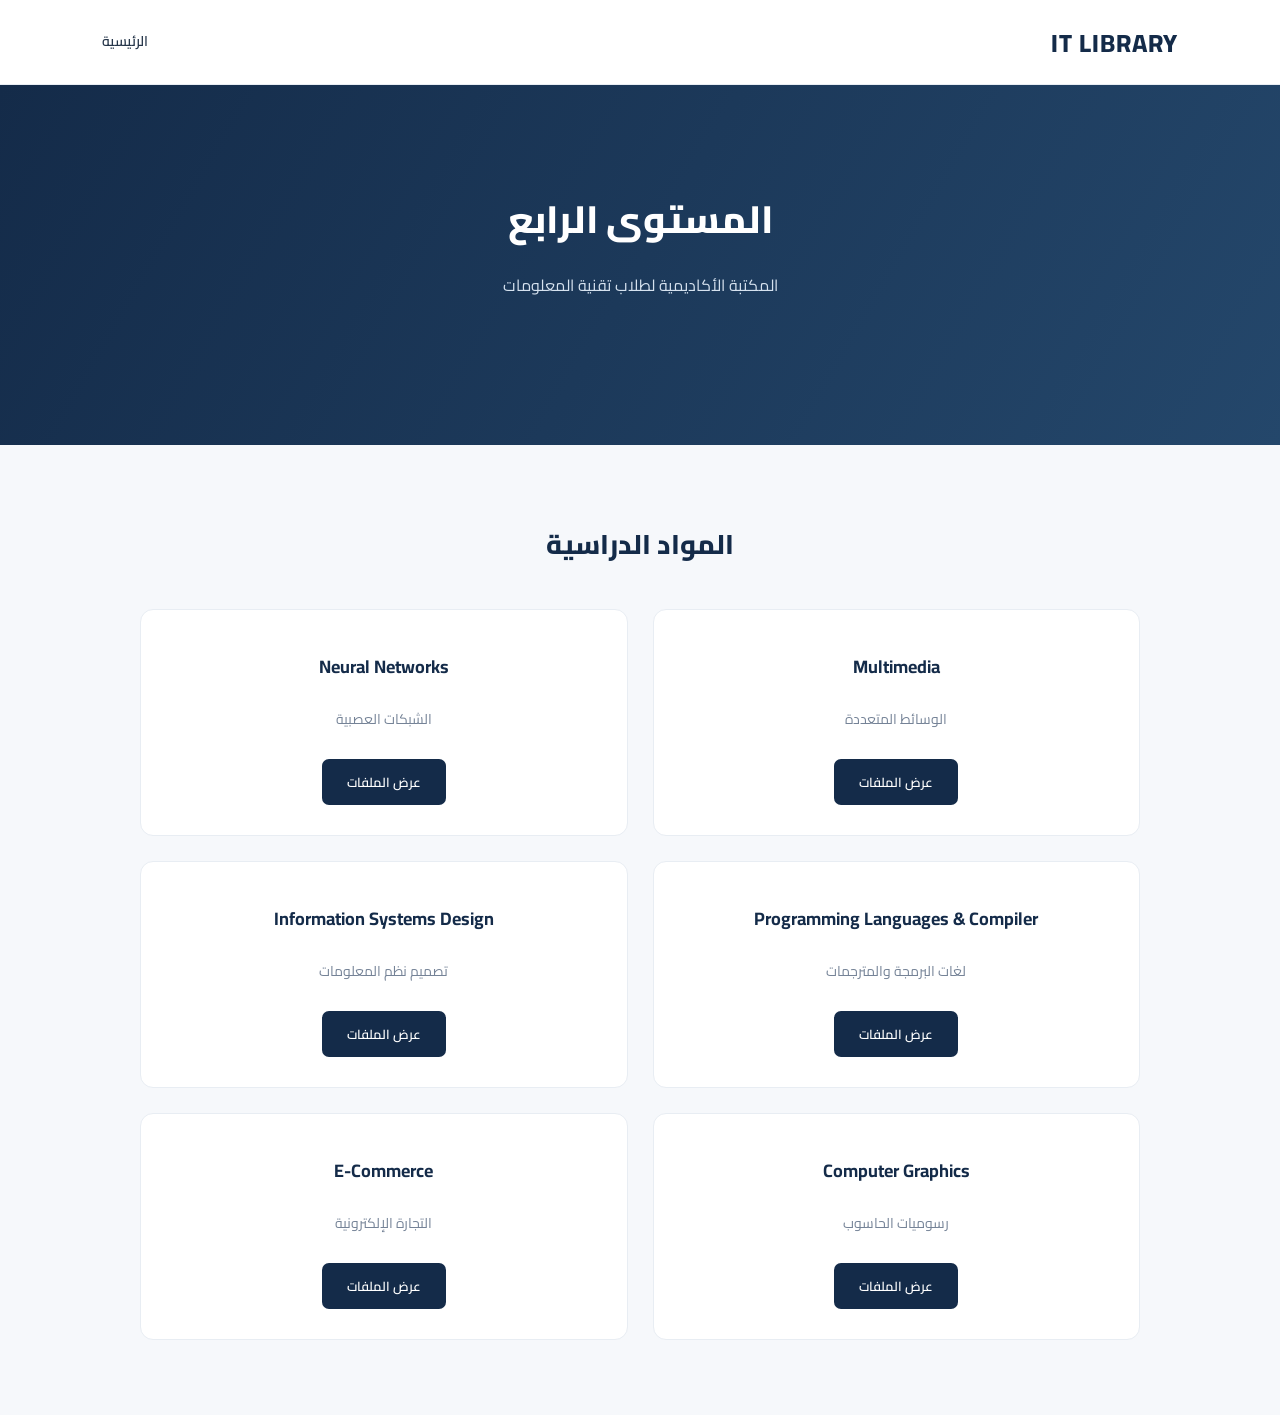
==== level4.html @ b72b2357 "Add files via upload" ====
<!DOCTYPE html>
<html lang="ar" dir="rtl">
<head>
    <meta charset="UTF-8">
    <meta name="viewport" content="width=device-width, initial-scale=1.0">
    <title>المستوى الرابع | IT LIBRARY</title>
    <link rel="stylesheet" href="style.css">

    <style>
        .subject-grid {
            display: grid;
            grid-template-columns: repeat(2, minmax(0, 1fr));
            gap: 25px;
            max-width: 1000px;
            margin: auto;
        }

        .subject-card {
            min-height: 210px;
            display: flex;
            flex-direction: column;
            align-items: center;
            justify-content: center;
            padding: 30px 20px;
        }

        .subject-card h3 {
            min-height: 55px;
            display: flex;
            align-items: center;
            justify-content: center;
            direction: ltr;
            font-size: 18px;
        }

        .subject-card p {
            min-height: 30px;
        }

        @media (max-width: 600px) {
            .subject-grid {
                grid-template-columns: 1fr;
            }
        }
    </style>
</head>

<body>

<header>
    <div class="logo">IT LIBRARY</div>
    <nav>
        <a href="index.html">الرئيسية</a>
    </nav>
</header>

<section class="hero">
    <h1>المستوى الرابع</h1>
    <p>المكتبة الأكاديمية لطلاب تقنية المعلومات</p>
</section>

<section class="levels">
    <h2>المواد الدراسية</h2>

    <div class="subject-grid">

        <div class="card subject-card">
            <h3>Multimedia</h3>
            <p>الوسائط المتعددة</p>
            <a href="https://drive.google.com/drive/folders/1cuY5hKJcK_T037aHAWMJF0BPvEIMBi5Z?usp=drive_link" target="_blank"><button>عرض الملفات</button></a>
        </div>

        <div class="card subject-card">
            <h3>Neural Networks</h3>
            <p>الشبكات العصبية</p>
            <a href="https://drive.google.com/drive/folders/1ikJ-Eg-L2isHrjF2HC_GkUx08RlZoD31?usp=drive_link" target="_blank"><button>عرض الملفات</button></a>
        </div>

        <div class="card subject-card">
            <h3>Programming Languages & Compiler</h3>
            <p>لغات البرمجة والمترجمات</p>
            <a href="https://drive.google.com/drive/folders/18VJsMvSvzSrqheIZzn6cmGQzCOjeSsBG?usp=drive_link" target="_blank"><button>عرض الملفات</button></a>
        </div>

        <div class="card subject-card">
            <h3>Information Systems Design</h3>
            <p>تصميم نظم المعلومات</p>
            <a href="https://drive.google.com/drive/folders/1MtzXI4cC4NuS7VaOWT0GnxqaKFnsNPx0?usp=drive_link" target="_blank"><button>عرض الملفات</button></a>
        </div>

        <div class="card subject-card">
            <h3>Computer Graphics</h3>
            <p>رسوميات الحاسوب</p>
            <a href="https://drive.google.com/drive/folders/1UvtxAuNKhhuckV-buf2ymCjcdCbiuecC?usp=drive_link" target="_blank"><button>عرض الملفات</button></a>
        </div>

        <div class="card subject-card">
            <h3>E-Commerce</h3>
            <p>التجارة الإلكترونية</p>
            <a href="https://drive.google.com/drive/folders/1DOyiCYefL3yMx38T3W4D7jNW3bG39vJn?usp=drive_link" target="_blank"><button>عرض الملفات</button></a>
        </div>

    </div>
</section>

</body>
</html>
---- style.css ----
/* =========================
   IT LIBRARY - PROFESSIONAL
========================= */

@import url('https://fonts.googleapis.com/css2?family=Cairo:wght@400;500;600;700;800&display=swap');

:root {
    --primary: #142b49;
    --secondary: #24476b;
    --accent: #3978b9;
    --background: #f6f8fb;
    --white: #ffffff;
    --text: #26364a;
    --muted: #758397;
    --border: #e8edf3;
}

* {
    margin: 0;
    padding: 0;
    box-sizing: border-box;
}

html {
    scroll-behavior: smooth;
}

body {
    font-family: 'Cairo', sans-serif;
    background: var(--background);
    color: var(--text);
    line-height: 1.8;
}

/* HEADER */

header {
    background: var(--white);
    min-height: 85px;
    padding: 15px 8%;
    display: flex;
    align-items: center;
    justify-content: space-between;
    gap: 25px;
    border-bottom: 1px solid var(--border);
}

.logo {
    font-size: 25px;
    font-weight: 800;
    color: var(--primary);
    letter-spacing: 1px;
}

nav {
    display: flex;
    align-items: center;
    gap: 30px;
    flex-wrap: wrap;
}

nav a {
    text-decoration: none;
    color: var(--text);
    font-size: 14px;
    font-weight: 600;
    transition: 0.25s;
}

nav a:hover {
    color: var(--accent);
}

/* HERO */

.hero {
    background: linear-gradient(
        120deg,
        #142b49,
        #24476b
    );

    color: white;
    text-align: center;
    padding: 100px 20px 110px;
}

.hero h1 {
    font-size: 38px;
    font-weight: 800;
    margin-bottom: 18px;
}

.hero p {
    color: #d6e2ef;
    font-size: 16px;
    max-width: 650px;
    margin: 0 auto 35px;
}

.hero input {
    width: 90%;
    max-width: 570px;
    padding: 17px 22px;
    border: 1px solid transparent;
    border-radius: 10px;
    background: white;
    font-family: inherit;
    font-size: 14px;
    outline: none;
    transition: 0.3s;
}

.hero input:focus {
    border-color: #8ab8e6;
    box-shadow: 0 0 0 4px rgba(138,184,230,0.2);
}

/* SECTIONS */

.levels {
    padding: 75px 8%;
}

.levels h2,
.about h2 {
    color: var(--primary);
    text-align: center;
    font-size: 27px;
    font-weight: 800;
    margin-bottom: 40px;
}

/* CARDS */

.cards {
    display: grid;
    grid-template-columns: repeat(
        auto-fit,
        minmax(230px, 1fr)
    );
    gap: 24px;
}

.card {
    background: var(--white);
    padding: 32px 24px;
    border: 1px solid var(--border);
    border-radius: 13px;
    text-align: center;
    transition: transform 0.25s, box-shadow 0.25s;
}

.card:hover {
    transform: translateY(-5px);
    box-shadow: 0 12px 30px rgba(20,43,73,0.08);
    border-color: #d3e2f1;
}

.card h3 {
    color: var(--primary);
    font-size: 19px;
    font-weight: 700;
    margin-bottom: 12px;
}

.card p {
    color: var(--muted);
    font-size: 14px;
    margin-bottom: 22px;
}

.card a {
    text-decoration: none;
}

.card button {
    background: var(--primary);
    color: white;
    border: none;
    padding: 11px 25px;
    border-radius: 7px;
    font-family: inherit;
    font-size: 13px;
    font-weight: 600;
    cursor: pointer;
    transition: 0.25s;
}

.card button:hover {
    background: var(--accent);
}

/* ABOUT */

.about {
    background: #edf2f8;
    padding: 75px 20px;
    text-align: center;
}

.profile {
    background: white;
    max-width: 460px;
    margin: auto;
    padding: 40px 30px;
    border-radius: 14px;
    border: 1px solid var(--border);
    box-shadow: 0 8px 25px rgba(20,43,73,0.04);
}

.avatar {
    width: 85px;
    height: 85px;
    background: var(--primary);
    color: white;
    border-radius: 50%;
    display: flex;
    align-items: center;
    justify-content: center;
    margin: 0 auto 20px;
    font-size: 25px;
    font-weight: 800;
}

.profile h3 {
    color: var(--primary);
    margin-bottom: 15px;
}

.profile p {
    color: var(--muted);
    font-size: 14px;
    margin: 8px 0;
}

/* FOOTER */

footer {
    background: #10233d;
    color: #c5d2e1;
    text-align: center;
    padding: 30px 15px;
    font-size: 13px;
}

footer p {
    margin: 5px 0;
}

/* RESPONSIVE */

@media (max-width: 768px) {

    header {
        flex-direction: column;
        padding: 20px;
    }

    nav {
        justify-content: center;
        gap: 15px;
    }

    .hero {
        padding: 70px 18px;
    }

    .hero h1 {
        font-size: 27px;
    }

    .levels {
        padding: 50px 6%;
    }

    .levels h2,
    .about h2 {
        font-size: 23px;
    }

}
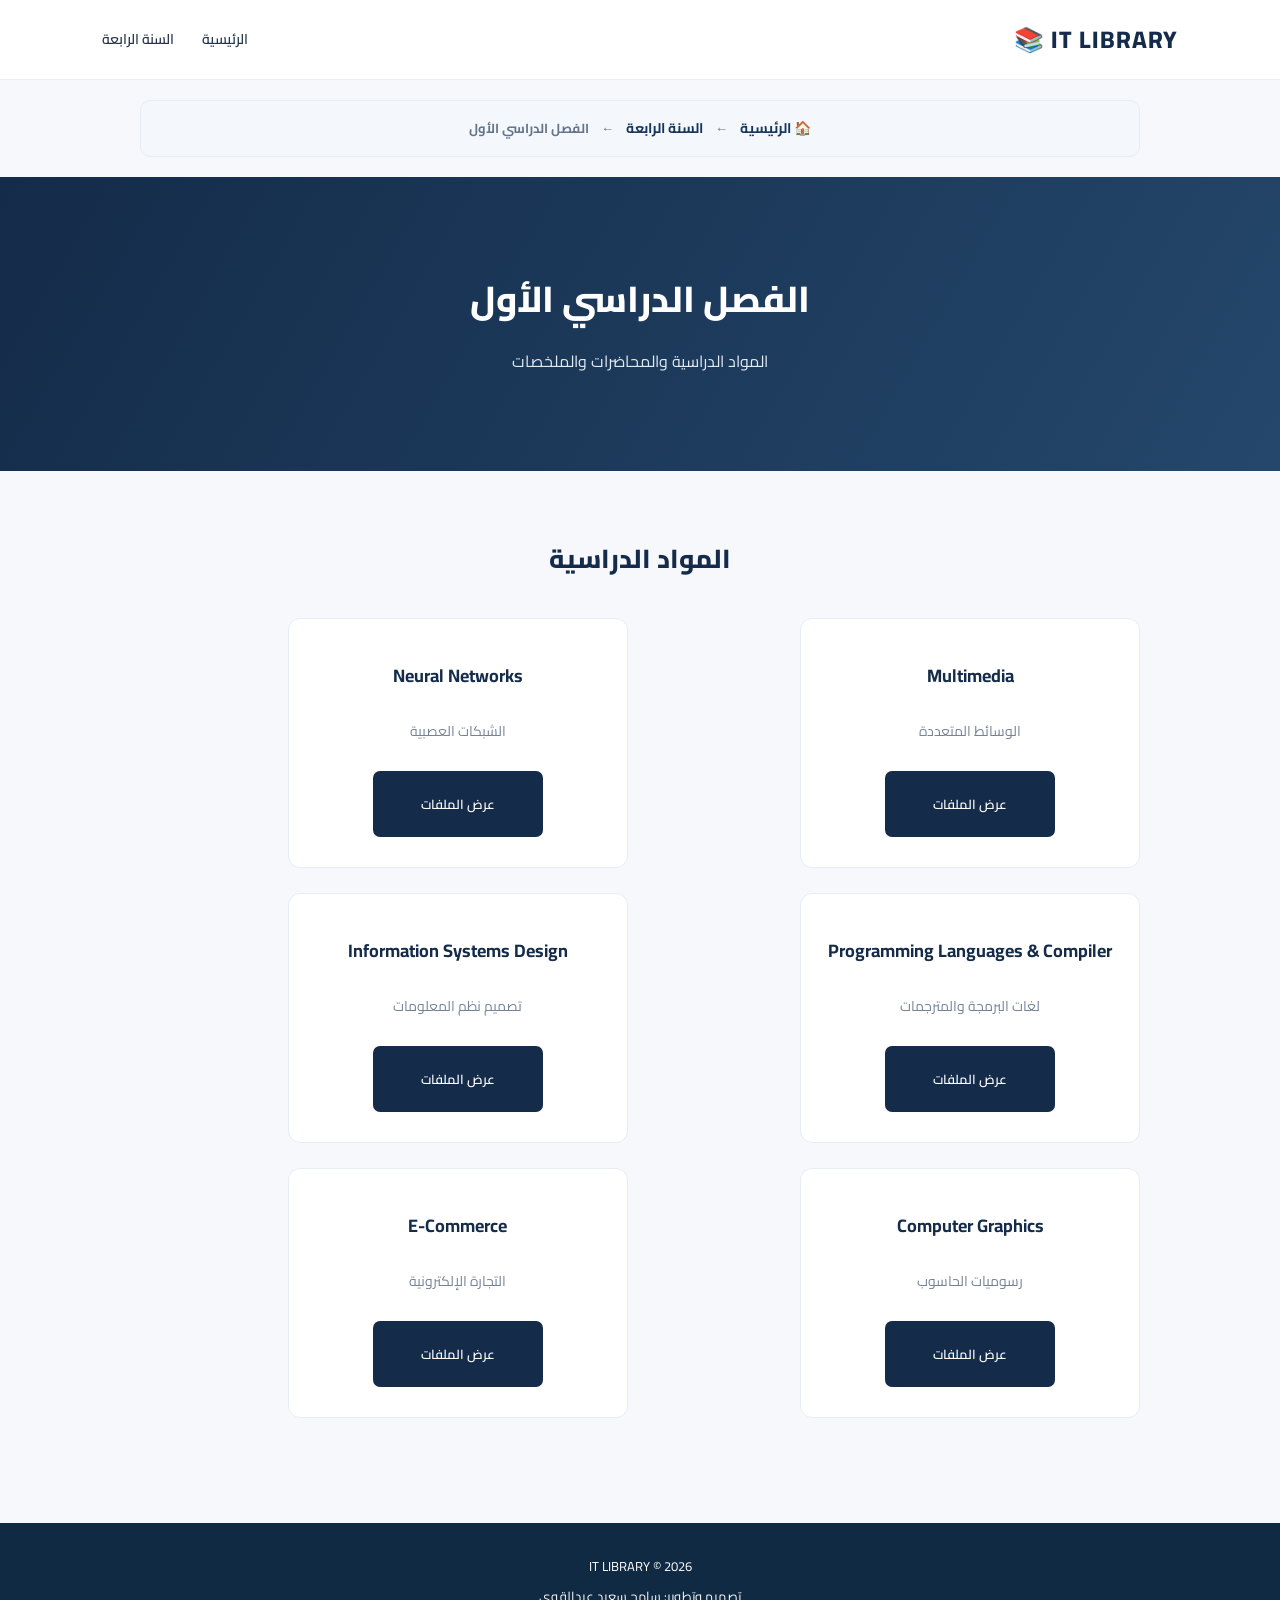
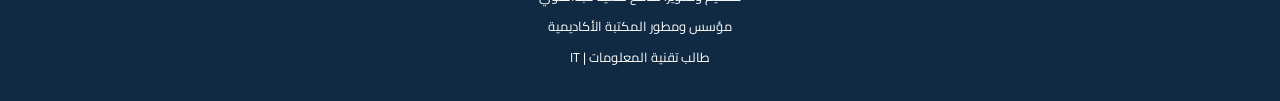
==== commit 124713c0: "Update IT Library design" ====
--- a/level4.html
+++ b/level4.html
@@ -1,12 +1,43 @@
 <!DOCTYPE html>
 <html lang="ar" dir="rtl">
+
 <head>
     <meta charset="UTF-8">
     <meta name="viewport" content="width=device-width, initial-scale=1.0">
-    <title>المستوى الرابع | IT LIBRARY</title>
+
+    <title>الفصل الدراسي الأول | IT LIBRARY</title>
+
     <link rel="stylesheet" href="style.css">
 
     <style>
+        .breadcrumb {
+            max-width: 1000px;
+            margin: 20px auto;
+            padding: 15px 20px;
+            background: #f4f7fb;
+            border-radius: 10px;
+            display: flex;
+            align-items: center;
+            gap: 12px;
+            flex-wrap: wrap;
+            color: #64748b;
+        }
+
+        .breadcrumb a {
+            text-decoration: none;
+            color: #17365d;
+            font-weight: bold;
+        }
+
+        .breadcrumb a:hover {
+            color: #2563eb;
+        }
+
+        .breadcrumb .current {
+            color: #64748b;
+            font-weight: bold;
+        }
+
         .subject-grid {
             display: grid;
             grid-template-columns: repeat(2, minmax(0, 1fr));
@@ -31,10 +62,23 @@
             justify-content: center;
             direction: ltr;
             font-size: 18px;
+            text-align: center;
         }
 
         .subject-card p {
             min-height: 30px;
+        }
+
+        .site-footer {
+            text-align: center;
+            padding: 25px 15px;
+            margin-top: 40px;
+            background: #102a43;
+            color: white;
+        }
+
+        .site-footer p {
+            margin: 7px 0;
         }
 
         @media (max-width: 600px) {
@@ -47,61 +91,92 @@
 
 <body>
 
-<header>
-    <div class="logo">IT LIBRARY</div>
-    <nav>
-        <a href="index.html">الرئيسية</a>
+    <header>
+        <div class="logo">IT LIBRARY 📚</div>
+
+        <nav>
+            <a href="index.html">الرئيسية</a>
+            <a href="year4.html">السنة الرابعة</a>
+        </nav>
+    </header>
+
+    <nav class="breadcrumb">
+        <a href="index.html">🏠 الرئيسية</a>
+        <span>←</span>
+        <a href="year4.html">السنة الرابعة</a>
+        <span>←</span>
+        <span class="current">الفصل الدراسي الأول</span>
     </nav>
-</header>
 
-<section class="hero">
-    <h1>المستوى الرابع</h1>
-    <p>المكتبة الأكاديمية لطلاب تقنية المعلومات</p>
-</section>
+    <section class="hero">
+        <h1>الفصل الدراسي الأول</h1>
+        <p>المواد الدراسية والمحاضرات والملخصات</p>
+    </section>
 
-<section class="levels">
-    <h2>المواد الدراسية</h2>
+    <section class="levels">
 
-    <div class="subject-grid">
+        <h2>المواد الدراسية</h2>
 
-        <div class="card subject-card">
-            <h3>Multimedia</h3>
-            <p>الوسائط المتعددة</p>
-            <a href="https://drive.google.com/drive/folders/1cuY5hKJcK_T037aHAWMJF0BPvEIMBi5Z?usp=drive_link" target="_blank"><button>عرض الملفات</button></a>
+        <div class="subject-grid">
+
+            <div class="card subject-card">
+                <h3>Multimedia</h3>
+                <p>الوسائط المتعددة</p>
+                <a href="https://drive.google.com/drive/folders/1cuY5hKJcK_T037aHAWMJF0BPvEIMBi5Z?usp=drive_link" target="_blank">
+                    <button>عرض الملفات</button>
+                </a>
+            </div>
+
+            <div class="card subject-card">
+                <h3>Neural Networks</h3>
+                <p>الشبكات العصبية</p>
+                <a href="https://drive.google.com/drive/folders/1ikJ-Eg-L2isHrjF2HC_GkUx08RlZoD31?usp=drive_link" target="_blank">
+                    <button>عرض الملفات</button>
+                </a>
+            </div>
+
+            <div class="card subject-card">
+                <h3>Programming Languages & Compiler</h3>
+                <p>لغات البرمجة والمترجمات</p>
+                <a href="https://drive.google.com/drive/folders/18VJsMvSvzSrqheIZzn6cmGQzCOjeSsBG?usp=drive_link" target="_blank">
+                    <button>عرض الملفات</button>
+                </a>
+            </div>
+
+            <div class="card subject-card">
+                <h3>Information Systems Design</h3>
+                <p>تصميم نظم المعلومات</p>
+                <a href="https://drive.google.com/drive/folders/1MtzXI4cC4NuS7VaOWT0GnxqaKFnsNPx0?usp=drive_link" target="_blank">
+                    <button>عرض الملفات</button>
+                </a>
+            </div>
+
+            <div class="card subject-card">
+                <h3>Computer Graphics</h3>
+                <p>رسوميات الحاسوب</p>
+                <a href="https://drive.google.com/drive/folders/1UvtxAuNKhhuckV-buf2ymCjcdCbiuecC?usp=drive_link" target="_blank">
+                    <button>عرض الملفات</button>
+                </a>
+            </div>
+
+            <div class="card subject-card">
+                <h3>E-Commerce</h3>
+                <p>التجارة الإلكترونية</p>
+                <a href="https://drive.google.com/drive/folders/1DOyiCYefL3yMx38T3W4D7jNW3bG39vJn?usp=drive_link" target="_blank">
+                    <button>عرض الملفات</button>
+                </a>
+            </div>
+
         </div>
 
-        <div class="card subject-card">
-            <h3>Neural Networks</h3>
-            <p>الشبكات العصبية</p>
-            <a href="https://drive.google.com/drive/folders/1ikJ-Eg-L2isHrjF2HC_GkUx08RlZoD31?usp=drive_link" target="_blank"><button>عرض الملفات</button></a>
-        </div>
+    </section>
 
-        <div class="card subject-card">
-            <h3>Programming Languages & Compiler</h3>
-            <p>لغات البرمجة والمترجمات</p>
-            <a href="https://drive.google.com/drive/folders/18VJsMvSvzSrqheIZzn6cmGQzCOjeSsBG?usp=drive_link" target="_blank"><button>عرض الملفات</button></a>
-        </div>
-
-        <div class="card subject-card">
-            <h3>Information Systems Design</h3>
-            <p>تصميم نظم المعلومات</p>
-            <a href="https://drive.google.com/drive/folders/1MtzXI4cC4NuS7VaOWT0GnxqaKFnsNPx0?usp=drive_link" target="_blank"><button>عرض الملفات</button></a>
-        </div>
-
-        <div class="card subject-card">
-            <h3>Computer Graphics</h3>
-            <p>رسوميات الحاسوب</p>
-            <a href="https://drive.google.com/drive/folders/1UvtxAuNKhhuckV-buf2ymCjcdCbiuecC?usp=drive_link" target="_blank"><button>عرض الملفات</button></a>
-        </div>
-
-        <div class="card subject-card">
-            <h3>E-Commerce</h3>
-            <p>التجارة الإلكترونية</p>
-            <a href="https://drive.google.com/drive/folders/1DOyiCYefL3yMx38T3W4D7jNW3bG39vJn?usp=drive_link" target="_blank"><button>عرض الملفات</button></a>
-        </div>
-
-    </div>
-</section>
+    <footer class="site-footer">
+        <p>IT LIBRARY © 2026</p>
+        <p>تصميم وتطوير: سامح سعيد عبدالقوي</p>
+        <p>مؤسس ومطور المكتبة الأكاديمية</p>
+        <p>طالب تقنية المعلومات | IT</p>
+    </footer>
 
 </body>
 </html>
--- a/style.css
+++ b/style.css
@@ -1,7 +1,3 @@
-/* =========================
-   IT LIBRARY - PROFESSIONAL
-========================= */
-
 @import url('https://fonts.googleapis.com/css2?family=Cairo:wght@400;500;600;700;800&display=swap');
 
 :root {
@@ -36,7 +32,7 @@
 
 header {
     background: var(--white);
-    min-height: 85px;
+    min-height: 80px;
     padding: 15px 8%;
     display: flex;
     align-items: center;
@@ -46,7 +42,7 @@
 }
 
 .logo {
-    font-size: 25px;
+    font-size: 24px;
     font-weight: 800;
     color: var(--primary);
     letter-spacing: 1px;
@@ -55,7 +51,8 @@
 nav {
     display: flex;
     align-items: center;
-    gap: 30px;
+    justify-content: center;
+    gap: 28px;
     flex-wrap: wrap;
 }
 
@@ -64,7 +61,7 @@
     color: var(--text);
     font-size: 14px;
     font-weight: 600;
-    transition: 0.25s;
+    transition: 0.2s;
 }
 
 nav a:hover {
@@ -74,87 +71,94 @@
 /* HERO */
 
 .hero {
-    background: linear-gradient(
-        120deg,
-        #142b49,
-        #24476b
-    );
-
+    background: linear-gradient(120deg, #142b49, #24476b);
     color: white;
     text-align: center;
-    padding: 100px 20px 110px;
+    padding: 90px 20px 95px;
 }
 
 .hero h1 {
-    font-size: 38px;
+    font-size: 36px;
     font-weight: 800;
-    margin-bottom: 18px;
+    margin-bottom: 15px;
 }
 
 .hero p {
-    color: #d6e2ef;
+    color: #e1eaf5;
     font-size: 16px;
     max-width: 650px;
-    margin: 0 auto 35px;
+    margin: auto;
 }
 
 .hero input {
     width: 90%;
-    max-width: 570px;
-    padding: 17px 22px;
+    max-width: 550px;
+    padding: 15px 20px;
+    margin-top: 28px;
     border: 1px solid transparent;
-    border-radius: 10px;
+    border-radius: 8px;
     background: white;
     font-family: inherit;
     font-size: 14px;
     outline: none;
-    transition: 0.3s;
 }
 
 .hero input:focus {
-    border-color: #8ab8e6;
-    box-shadow: 0 0 0 4px rgba(138,184,230,0.2);
+    border-color: #8bb8e7;
+    box-shadow: 0 0 0 3px rgba(139,184,231,0.2);
 }
 
 /* SECTIONS */
 
 .levels {
-    padding: 75px 8%;
+    padding: 65px 8%;
+    text-align: center;
 }
 
 .levels h2,
 .about h2 {
     color: var(--primary);
     text-align: center;
-    font-size: 27px;
+    font-size: 26px;
     font-weight: 800;
-    margin-bottom: 40px;
+    margin-bottom: 35px;
+}
+
+/* ABOUT / YEAR */
+
+.about {
+    background: var(--background);
+    padding: 65px 20px 85px;
+    text-align: center;
 }
 
 /* CARDS */
 
 .cards {
-    display: grid;
-    grid-template-columns: repeat(
-        auto-fit,
-        minmax(230px, 1fr)
-    );
+    display: flex;
+    justify-content: center;
+    align-items: stretch;
+    flex-wrap: wrap;
     gap: 24px;
+    max-width: 1100px;
+    margin: auto;
 }
 
 .card {
+    width: 340px;
+    max-width: 100%;
     background: var(--white);
-    padding: 32px 24px;
+    padding: 32px 25px;
     border: 1px solid var(--border);
-    border-radius: 13px;
-    text-align: center;
-    transition: transform 0.25s, box-shadow 0.25s;
+    border-radius: 12px;
+    text-align: center;
+    transition: transform 0.25s, box-shadow 0.25s, border-color 0.25s;
 }
 
 .card:hover {
     transform: translateY(-5px);
-    box-shadow: 0 12px 30px rgba(20,43,73,0.08);
-    border-color: #d3e2f1;
+    box-shadow: 0 12px 28px rgba(20,43,73,0.08);
+    border-color: #cbd9e8;
 }
 
 .card h3 {
@@ -177,7 +181,7 @@
 .card button {
     background: var(--primary);
     color: white;
-    border: none;
+    border: 1px solid var(--primary);
     padding: 11px 25px;
     border-radius: 7px;
     font-family: inherit;
@@ -189,29 +193,78 @@
 
 .card button:hover {
     background: var(--accent);
-}
-
-/* ABOUT */
-
-.about {
-    background: #edf2f8;
-    padding: 75px 20px;
-    text-align: center;
-}
+    border-color: var(--accent);
+}
+
+/* SUBJECT GRID */
+
+.subject-grid {
+    display: grid;
+    grid-template-columns: repeat(3, minmax(0, 1fr));
+    gap: 22px;
+    max-width: 1100px;
+    margin: 35px auto;
+}
+
+.subject-card {
+    background: white;
+    padding: 28px 20px;
+    border: 1px solid var(--border);
+    border-radius: 12px;
+    text-align: center;
+    transition: 0.25s;
+}
+
+.subject-card:hover {
+    transform: translateY(-4px);
+    box-shadow: 0 10px 25px rgba(20,43,73,0.07);
+}
+
+.subject-card h3 {
+    color: var(--primary);
+    font-size: 17px;
+    margin-bottom: 15px;
+}
+
+.subject-card a {
+    display: inline-block;
+    text-decoration: none;
+    background: var(--primary);
+    color: white;
+    padding: 9px 22px;
+    border-radius: 7px;
+    font-size: 13px;
+}
+
+.subject-card a:hover {
+    background: var(--accent);
+}
+
+/* SEMESTER CARDS */
+
+.semester-card {
+    min-height: 220px;
+    display: flex;
+    flex-direction: column;
+    align-items: center;
+    justify-content: center;
+}
+
+/* PROFILE */
 
 .profile {
     background: white;
     max-width: 460px;
     margin: auto;
-    padding: 40px 30px;
-    border-radius: 14px;
+    padding: 35px 30px;
+    border-radius: 12px;
     border: 1px solid var(--border);
     box-shadow: 0 8px 25px rgba(20,43,73,0.04);
 }
 
 .avatar {
-    width: 85px;
-    height: 85px;
+    width: 80px;
+    height: 80px;
     background: var(--primary);
     color: white;
     border-radius: 50%;
@@ -219,7 +272,7 @@
     align-items: center;
     justify-content: center;
     margin: 0 auto 20px;
-    font-size: 25px;
+    font-size: 24px;
     font-weight: 800;
 }
 
@@ -234,13 +287,30 @@
     margin: 8px 0;
 }
 
+/* BREADCRUMB */
+
+.breadcrumb {
+    max-width: 1100px;
+    margin: 20px auto;
+    padding: 12px 20px;
+    background: white;
+    border: 1px solid var(--border);
+    border-radius: 8px;
+    font-size: 13px;
+}
+
+.breadcrumb a {
+    color: var(--accent);
+    text-decoration: none;
+}
+
 /* FOOTER */
 
 footer {
     background: #10233d;
-    color: #c5d2e1;
-    text-align: center;
-    padding: 30px 15px;
+    color: #e1eaf5;
+    text-align: center;
+    padding: 25px 15px;
     font-size: 13px;
 }
 
@@ -254,7 +324,8 @@
 
     header {
         flex-direction: column;
-        padding: 20px;
+        padding: 18px 20px;
+        gap: 12px;
     }
 
     nav {
@@ -263,20 +334,34 @@
     }
 
     .hero {
-        padding: 70px 18px;
+        padding: 65px 18px;
     }
 
     .hero h1 {
         font-size: 27px;
     }
 
+    .about,
     .levels {
-        padding: 50px 6%;
-    }
-
-    .levels h2,
-    .about h2 {
-        font-size: 23px;
-    }
-
+        padding: 45px 6%;
+    }
+
+    .cards {
+        flex-direction: column;
+        align-items: center;
+    }
+
+    .card {
+        width: 100%;
+        max-width: 400px;
+    }
+
+    .subject-grid {
+        grid-template-columns: 1fr;
+        padding: 0 6%;
+    }
+
+    .breadcrumb {
+        margin: 15px 5%;
+    }
 }
